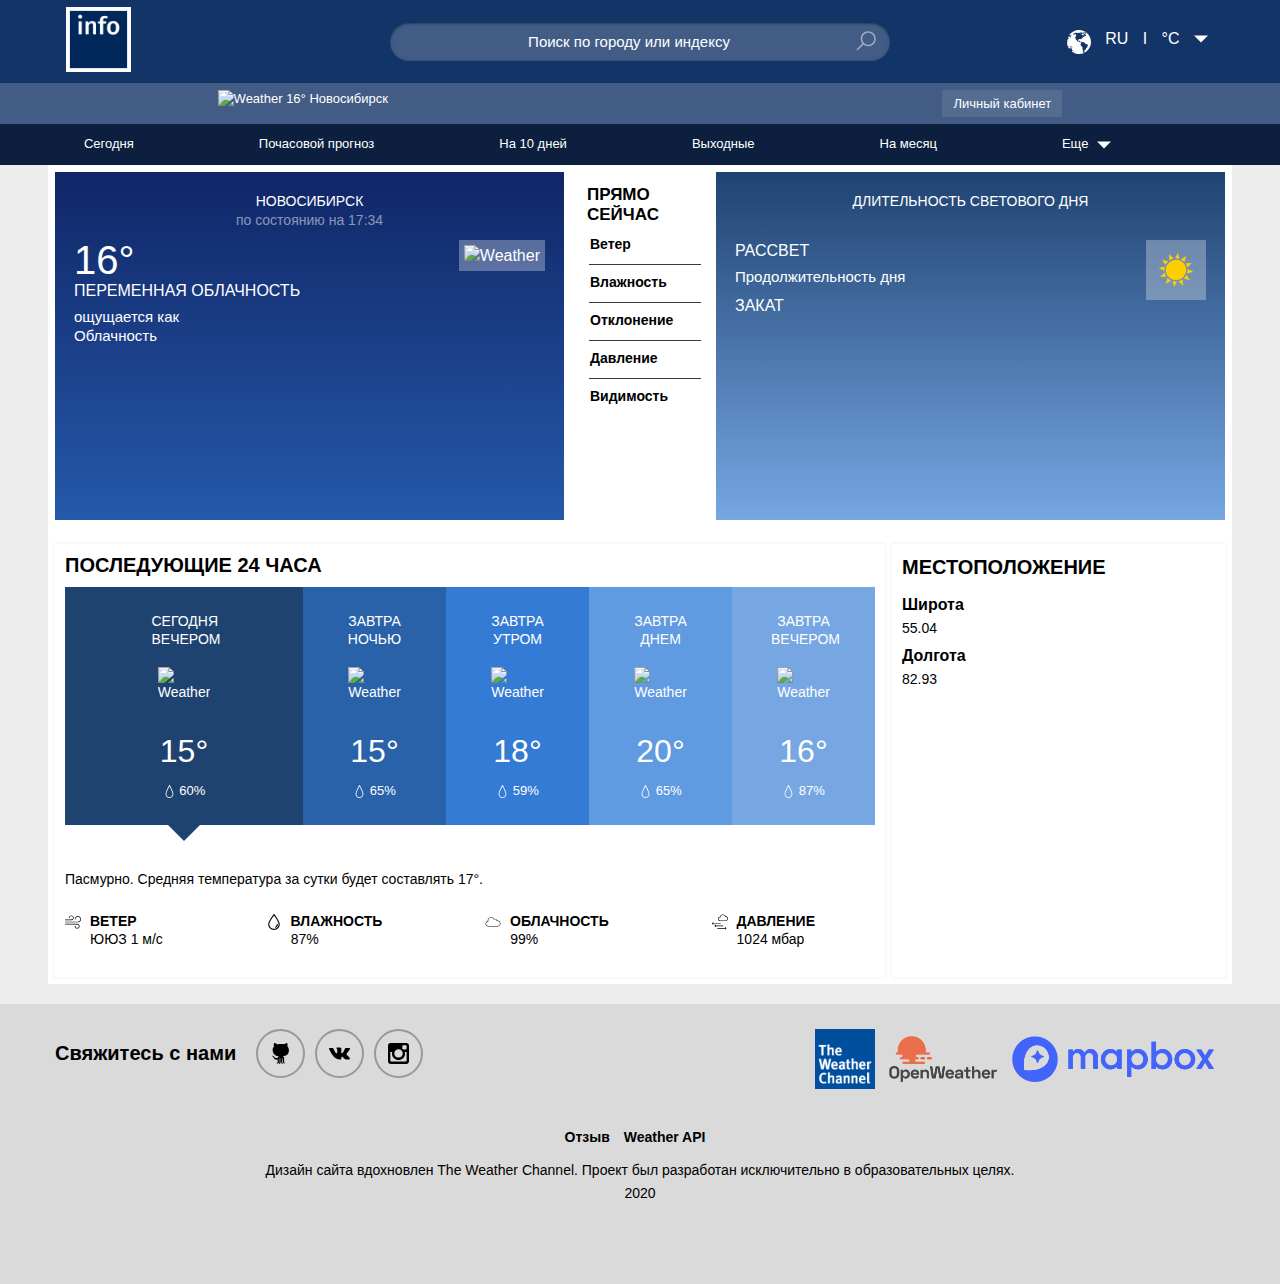
==== Weather/index.html @ 4ea50017 "First commit" ====
<!DOCTYPE html>
<html lang="ru">
<head>
    <meta charset="UTF-8">
    <title>Прогноз Погоды и Погодные условия</title>
    <link href="css/weather.css" rel="stylesheet">
    <link href="css/footer.css" rel="stylesheet">
    <link href="pic/logo.png" rel="icon" type="image/icon">
    <script src="js-scripts/weather.js"></script>
    <script src="js-scripts/footer-functions.js"></script>
    <script src="https://api.mapbox.com/mapbox-gl-js/v1.9.0/mapbox-gl.js"></script>
    <link href="https://api.mapbox.com/mapbox-gl-js/v1.9.0/mapbox-gl.css" rel="stylesheet"/>
</head>
<body onload="fillOldWeatherData(); requestWeather(currentCity)">
<header id="top-header">
    <table class="top-header-table">
        <tr class="top-header-row">
            <td class="top-header-data">
                <div class="logo-href">
                    <a href="index.html">
                        <span class="logo-container">
                            <img alt="Logo Info" class="logo-img" src="pic/logo.png">
                        </span>
                    </a>
                </div>
            </td>
            <td class="top-header-data">
                <form class="search">
                    <label><input class="input" id="input"
                                  oninput="inputPredict(this.value);"
                                  placeholder="Поиск по городу или индексу"
                                  type="text"></label>
                    <label><input class="submit" name=""
                                  onclick="
                                  if (document.getElementById('input').value.length > 0)
                                      currentCity = document.getElementById('input').value;
                                  requestWeather(currentCity);
                                  " type="button"
                                  value=""></label>
                </form>
            </td>
            <td class="top-header-data" style="text-align: right">
                <div class="region-area">
                    <button id="region-changer"
                            onclick="
                        rotateArrow(0);
                        if (!isMetricModalVisible) {
                            showModal('modal-metric');
                            isMetricModalVisible = true;
                        }
                        else if (isMetricModalVisible) {
                            hideModal('modal-metric');
                            isMetricModalVisible = false;
                        }
                        ">
                    <span class="region-icon"><img alt="Globe" class="region-img" src="pic/region.svg"
                                                   style="margin-right: 10px"></span>
                        <span class="region-degrees" id="ISO-3166-1-code" style="margin-right: 10px"> </span>
                        <span class="region-degrees" style="margin-right: 10px">I</span>
                        <span class="region-degrees" id="degrees" style="margin-right: 10px">°C</span>
                        <img alt="Arrow" class="down-arrow-img" src="pic/down-arrow.svg">
                    </button>
                </div>
            </td>
        </tr>
    </table>
</header>
<div id="modal-predict">
    <div class="modal-background">
        <div class="modal-window-predict" id="predict-list">
        </div>
    </div>
</div>
<div id="modal-metric">
    <div class="modal-background">
        <div class="modal-window-metric">
            <div class="modal-window-container-metric">
                <ul>
                    <li>
                        <button class="degree-button" id="fahrenheit" onclick="
                            if (this.className !== 'degree-button degree-button-selected') {
                                setInner('degrees', '°F');
                                this.classList.toggle('degree-button-selected');
                                document.getElementById('celsius').classList.remove('degree-button-selected');
                                requestWeather(currentCity);
                            }"
                                style="margin-right: 8px">
                            <span>°F</span>
                        </button>
                    </li>
                    <li>
                        <button class="degree-button degree-button-selected" id="celsius" onclick="
                            if (this.className !== 'degree-button degree-button-selected') {
                                setInner('degrees', '°C');
                                this.classList.toggle('degree-button-selected');
                                document.getElementById('fahrenheit').classList.remove('degree-button-selected');
                                requestWeather(currentCity);
                            }">
                            <span>°C</span>
                        </button>
                    </li>
                </ul>
            </div>
        </div>
    </div>
</div>
<header id="middle-header">
    <span class="weather-briefly">
        <span class="weather-briefly-icon">
            <img alt="Weather" id="weather-briefly-img" src="">
        </span>
        <span id="weather-briefly-degrees"> </span>
        <span id="weather-briefly-city"> </span>
    </span>
    <span class="account-area"
          onmousedown="this.style.backgroundColor = 'rgba(255, 255, 255, 0.05)'"
          onmouseup="this.style.backgroundColor = 'rgba(255, 255, 255, 0.1)'">
            <a href="signin.html" id="account-href">Личный кабинет</a>
    </span>

</header>
<header id="bottom-header">
    <nav>
        <ul class="menu">
            <li class="date-range"><a href="#">Сегодня</a></li>
            <li class="date-range"><a href="#">Почасовой прогноз</a></li>
            <li class="date-range"><a href="#">На 10 дней</a></li>
            <li class="date-range"><a href="#">Выходные</a></li>
            <li class="date-range"><a href="#">На месяц</a></li>
            <li class="more"
                onmouseout="rotateArrow(1)"
                onmouseover="rotateArrow(1)">
                <span>Еще</span>
                <img alt="Arrow" class="down-arrow-img" src="pic/down-arrow.svg" style="margin-left: 5px">
            </li>
        </ul>
    </nav>
</header>
<div class="global-container" onclick="
hideModal('modal-metric');
isMetricModalVisible = false;
hideModal('modal-predict');
let arrow = document.getElementsByClassName('down-arrow-img')[0];
    if (arrow.style.transform !== '' || arrow.style.transform !== 'rotate(0deg)')
        arrow.style.transform = 'rotate(0deg)';">
    <div class="container">
        <div id="section-weather">
            <div class="block" id="weather-block">
                <header class="block-header">
            <span id="city" style="color: white; line-height: 21px; text-align: center; text-transform: uppercase">

            </span>
                    <p style="color: hsla(0,0%,100%,.5);">
                        <span>по состоянию на </span>
                        <span id="time"> </span>
                    </p>
                </header>
                <div class="weather-block-info">
                    <div class="block-line">
                        <div class="block-briefly">
                            <div id="block-degrees"></div>
                            <div class="block-weather-phrase" id="block-weather-phrase"></div>
                        </div>
                        <div class="block-icon">
                            <img alt="Weather" class="block-img" id="current-weather-block-img"
                                 src="">
                        </div>
                    </div>
                    <div class="block-feels">
                        <span class="block-feels-phrase">ощущается как </span>
                        <span id="block-feels-phrase"> </span>
                    </div>
                    <div class="block-cloudiness">
                        <span class="block-cloudiness-phrase">Облачность </span>
                        <span id="cloudiness"> </span>
                    </div>
                </div>

            </div>
            <div id="right-now">
                <table class="right-now-table">
                    <caption>ПРЯМО СЕЙЧАС</caption>
                    <tbody>
                    <tr class="right-now-row">
                        <th class="right-now-header">Ветер</th>
                        <td class="right-now-data">
                            <span id="now-wind"> </span>
                        </td>
                    </tr>
                    <tr class="right-now-row overline">
                        <th class="right-now-header">Влажность</th>
                        <td class="right-now-data">
                            <span id="now-humidity"> </span>
                        </td>
                    </tr>
                    <tr class="right-now-row overline">
                        <th class="right-now-header">Отклонение</th>
                        <td class="right-now-data">
                            <span id="now-deviation"> </span>
                        </td>
                    </tr>
                    <tr class="right-now-row overline">
                        <th class="right-now-header">Давление</th>
                        <td class="right-now-data">
                            <span id="now-pressure"> </span>
                        </td>
                    </tr>
                    <tr class="right-now-row overline">
                        <th class="right-now-header">Видимость</th>
                        <td class="right-now-data">
                            <span id="now-visibility"> </span>
                        </td>
                    </tr>
                    </tbody>
                </table>
            </div>

            <div class="block" id="sunrise-block">
                <header class="block-header" style="margin-bottom: 16px">
            <span class="sunrise" style="color: white; line-height: 21px; text-align: center;">
                ДЛИТЕЛЬНОСТЬ СВЕТОВОГО ДНЯ
            </span>
                </header>
                <div class="weather-block-info">
                    <div class="block-line">
                        <div class="block-briefly">
                            <div id="sunrise-time"></div>
                            <div class="block-weather-phrase">РАССВЕТ</div>
                        </div>
                        <div class="block-icon">
                            <img alt="Sun" class="block-img" id="sunrise-block-img" src="pic/sun.svg">
                        </div>
                    </div>
                    <div class="block-feels">
                        <span class="block-feels-phrase">Продолжительность дня </span>
                        <span id="day-duration"> </span>
                    </div>
                    <div class="block-line">
                        <div class="block-briefly" style="padding-top: 8px">
                            <div id="sunset-time"></div>
                            <div class="block-weather-phrase">ЗАКАТ</div>
                        </div>
                    </div>
                </div>
            </div>
        </div>

        <div id="section-more-info">
            <div id="block-widget">
                <header class="widget-header">
                    <h2>ПОСЛЕДУЮЩИЕ 24 ЧАСА</h2>
                </header>
                <div class="widget">
                    <div class="widget-block-outer">
                        <div class="widget-block widget-block-selected" id="widget-block-1" onclick="selectBlock(1)">
                            <div class="widget-block-inner">
                                <div class="day-part" id="day-part-0"></div>
                                <div class="day-part-icon">
                                    <img alt="Weather" class="day-part-img" id="day-part-img-0" src="">
                                </div>
                                <div class="day-part-temp" id="day-part-temp-0"></div>
                                <div class="day-part-humidity">
                            <span class="humidity-icon">
                                <img alt="Drop" class="drop-img" src="pic/drop.svg">
                            </span>
                                    <span id="day-part-humidity-0"> </span>
                                </div>
                            </div>
                        </div>
                        <div class="triangle" id="triangle-1" style="opacity: 1"></div>
                    </div>
                    <div class="widget-block-outer">
                        <div class="widget-block" id="widget-block-2" onclick="selectBlock(2)">
                            <div class="widget-block-inner">
                                <div class="day-part" id="day-part-1"></div>
                                <div class="day-part-icon">
                                    <img alt="Weather" class="day-part-img" id="day-part-img-1" src="">
                                </div>
                                <div class="day-part-temp" id="day-part-temp-1"></div>
                                <div class="day-part-humidity">
                            <span class="humidity-icon">
                                <img alt="Drop" class="drop-img" src="pic/drop.svg">
                            </span>
                                    <span id="day-part-humidity-1"> </span>
                                </div>
                            </div>
                        </div>
                        <div class="triangle" id="triangle-2"></div>
                    </div>
                    <div class="widget-block-outer">
                        <div class="widget-block" id="widget-block-3" onclick="selectBlock(3)">
                            <div class="widget-block-inner">
                                <div class="day-part" id="day-part-2"></div>
                                <div class="day-part-icon">
                                    <img alt="Weather" class="day-part-img" id="day-part-img-2" src="">
                                </div>
                                <div class="day-part-temp" id="day-part-temp-2"></div>
                                <div class="day-part-humidity">
                            <span class="humidity-icon">
                                <img alt="Drop" class="drop-img" src="pic/drop.svg">
                            </span>
                                    <span id="day-part-humidity-2"> </span>
                                </div>
                            </div>
                        </div>
                        <div class="triangle" id="triangle-3"></div>
                    </div>
                    <div class="widget-block-outer">
                        <div class="widget-block" id="widget-block-4" onclick="selectBlock(4)">
                            <div class="widget-block-inner">
                                <div class="day-part" id="day-part-3"></div>
                                <div class="day-part-icon">
                                    <img alt="Weather" class="day-part-img" id="day-part-img-3" src="">
                                </div>
                                <div class="day-part-temp" id="day-part-temp-3"></div>
                                <div class="day-part-humidity">
                            <span class="humidity-icon">
                                <img alt="Drop" class="drop-img" src="pic/drop.svg">
                            </span>
                                    <span id="day-part-humidity-3"> </span>
                                </div>
                            </div>
                        </div>
                        <div class="triangle" id="triangle-4"></div>
                    </div>
                    <div class="widget-block-outer">
                        <div class="widget-block" id="widget-block-5" onclick="selectBlock(5)">
                            <div class="widget-block-inner">
                                <div class="day-part" id="day-part-4"></div>
                                <div class="day-part-icon">
                                    <img alt="Weather" class="day-part-img" id="day-part-img-4" src="">
                                </div>
                                <div class="day-part-temp" id="day-part-temp-4"></div>
                                <div class="day-part-humidity">
                            <span class="humidity-icon">
                                <img alt="Drop" class="drop-img" src="pic/drop.svg">
                            </span>
                                    <span id="day-part-humidity-4"> </span>
                                </div>
                            </div>
                        </div>
                        <div class="triangle" id="triangle-5"></div>
                    </div>
                </div>
                <div class="block-widget-footer">
                    <div class="description" id="details-description"></div>
                    <ul class="details-list">
                        <li class="detail">
                        <span class="detail-icon">
                            <img alt="Wind" class="detail-img" src="pic/wind.svg">
                            <span class="detail-description">
                                <span class="detail-description-header">ВЕТЕР</span>
                                <span class="detail-description-bottom" id="detail-wind"> </span>
                            </span>
                        </span>
                        </li>
                        <li class="detail">
                        <span class="detail-icon">
                            <img alt="Water" class="detail-img" src="pic/water.svg">
                            <span class="detail-description">
                                <span class="detail-description-header">ВЛАЖНОСТЬ</span>
                                <span class="detail-description-bottom" id="detail-humidity"> </span>
                            </span>
                        </span>
                        </li>
                        <li class="detail">
                        <span class="detail-icon">
                            <img alt="Sun" class="detail-img" src="pic/cloud.svg">
                            <span class="detail-description">
                                <span class="detail-description-header">ОБЛАЧНОСТЬ</span>
                                <span class="detail-description-bottom">
                                    <span id="detail-cloudiness"> </span>
                                </span>
                            </span>
                        </span>
                        </li>
                        <li class="detail">
                        <span class="detail-icon">
                            <img alt="Давление" class="detail-img" src="pic/pressure.svg">
                            <span class="detail-description">
                                <span class="detail-description-header">ДАВЛЕНИЕ</span>
                                <span class="detail-description-bottom">
                                    <span id="detail-pressure"> </span>
                                </span>
                            </span>
                        </span>
                        </li>
                    </ul>
                </div>
            </div>
            <div class="coord-block">
                <header class="coord-block-header" style="line-height: 27px">
                    <h2>МЕСТОПОЛОЖЕНИЕ</h2>
                </header>
                <div class="coord-block-content">
                    <div class="coord-line">
                        <div class="coord-info">
                            <div class="coord-header">Широта</div>
                            <div class="coord-lat-lon" id="latitude" style="margin-bottom: 10px"></div>
                            <div class="coord-header">Долгота</div>
                            <div class="coord-lat-lon" id="longitude"></div>
                        </div>
                        <div id="map"></div>
                    </div>
                </div>
            </div>
        </div>
    </div>
</div>
<footer>
    <div class="footer-content">
        <section class="footer-row-1">
            <div class="footer-row-1-logos">
                <a href="https://weather.com/" target="_blank">
                    <img alt="The Weather Channel" class="footer-logo" src="pic/footer%20logo/the-weather-channel.png"
                         style="height: 60px">
                </a>
                <a href="https://openweathermap.org/" target="_blank">
                    <img alt="OpenWeather" class="footer-logo" src="pic/footer%20logo/openweather.png">
                </a>
                <a href="https://www.mapbox.com/" target="_blank">
                    <img alt="Mapbox" class="footer-logo" src="pic/footer%20logo/mapbox.png">
                </a>
            </div>
            <section class="footer-row-1-social">
                <h2 class="footer-row-1-header">Свяжитесь с нами</h2>
                <div class="social-icons-block">
                    <a href="https://github.com/arteemkuznetsov" target="_blank">
                        <div class="social-img-circle"
                             onmouseout="changeIconToBlack('github', this)"
                             onmouseover="changeIconToBlue('github', this)"
                             title="Познакомьтесь с другими проектами на GitHub">
                            <img alt="Github" class="social-img" id="social-1" src="pic/social/github.svg">
                        </div>
                    </a>
                    <a href="https://vk.com/arteemkuznetsov" target="_blank">
                        <div class="social-img-circle"
                             onmouseout="changeIconToBlack('vk', this)"
                             onmouseover="changeIconToBlue('vk', this)"
                             title="Подпишитесь в VK">
                            <img alt="VK" class="social-img" id="social-2" src="pic/social/vk.svg">
                        </div>
                    </a>
                    <a href="https://www.instagram.com/arteemkuznetsov/" target="_blank">
                        <div class="social-img-circle"
                             onmouseout="changeIconToBlack('instagram', this)"
                             onmouseover="changeIconToBlue('instagram', this)"
                             title="Следите за новостями в Instagram">
                            <img alt="Instagram" class="social-img" id="social-3" src="pic/social/instagram.svg">
                        </div>
                    </a>
                </div>
            </section>
        </section>
        <section class="footer-row-2">
            <div class="footer-links-list">
                <a href="mailto:arteemkuznetsov@gmail.com?subject=Отзыв о сервисе Weather Forecast" class="a-custom">
                    <strong class="footer-link">Отзыв</strong>
                </a>
                <a href="https://openweathermap.org/api" class="a-custom">
                    <strong class="footer-link">Weather API</strong>
                </a>
            </div>
        </section>
        <section class="footer-row-3">
            <div>
                <p class="privacy">Дизайн сайта вдохновлен The Weather Channel. Проект был разработан исключительно в
                    образовательных целях.</p>
            </div>
        </section>
        <section class="footer-row-4">
            <div>2020</div>
        </section>
    </div>
</footer>
</body>
</html>
---- Weather/css/weather.css ----
* {
    font-family: 'Segoe UI', sans-serif;
}

body {
    background-color: rgb(237, 237, 237);
}

#top-header {
    height: 83px;
    width: 100%;
    background-color: rgb(19, 52, 103);
    display: flex;
    justify-content: center;
    align-items: center;
}

.header-ul {
    padding: 0;
    list-style-type: none;
    overflow: hidden;
    margin-left: 15%;
    margin-right: 15%;
    white-space: nowrap;
    min-width: 750px;
}

li {
    display: inline;
    box-sizing: border-box;
    width: auto;
}

.logo-img {
    width: 65px;
    height: 65px;
}

.region-area, .logo-href {
    width: 320px;
}

.search {
    width: 500px;
    position: relative;
}

.search input {
    border: none;
}

.search .input {
    width: 100%;
    height: 38px;
    caret-color: white;
    text-align: center;
    color: white;
    padding: 8px 37px 9px 15px;
    box-sizing: border-box;
    box-shadow: inset 0 0 5px rgba(0, 0, 0, 0.1), inset 0 1px 2px rgba(0, 0, 0, 0.3);
    border-radius: 20px;
    background: rgb(66, 92, 134);
    outline: none;
    font-size: 15px;
}

::placeholder {
    color: white;
}

.search .input::-ms-input-placeholder {
    color: white;
}

:focus::placeholder {
    color: transparent;
    transition: 0.4s;
}

.search .submit {
    position: absolute;
    top: 0;
    right: 5px;
    width: 37px;
    height: 100%;
    cursor: pointer;
    background: url('../pic/search.svg') 50% no-repeat;
    background-size: 65%;
    opacity: 0.5;
}

.search .submit:hover {
    opacity: 0.8;
}

.region-icon {
    box-sizing: border-box;
    align-items: center;
}

.region-img {
    width: 24px;
    height: auto;
    vertical-align: top; /* чтобы изображение находилось на одном уровне с последнующим текстом */
}

.region-degrees {
    color: white;
}

.down-arrow-img {
    width: 14px;
    height: auto;
    vertical-align: middle;
}

button:active, button:focus,
.search .submit:active, .submit:focus {
    outline: none;
}

#region-changer {
    background-color: rgba(255, 255, 255, 0);
    border-width: 0;
    cursor: pointer;
    align-items: center;
    font-size: 16px;
}

#modal-metric, #modal-predict {
    display: none;
}

.modal-background {
    line-height: 24px;
    width: 100%;
    position: absolute;
    opacity: 1;
    z-index: 100;
    display: flex;
    justify-content: center;
}

.modal-window-metric {
    background: white;
    box-shadow: 0 2px 12px 0 rgba(43, 43, 43, 0.6);
    height: 82px;
    width: 1340px;
}

.modal-window-predict {
    background: white;
    box-shadow: 0 2px 12px 0 rgba(43, 43, 43, 0.6);
    border-radius: 6px;
    margin-top: -13px;
    width: 500px;
    padding: 8px 0;
}

.predicted-city {
    overflow: hidden;
    white-space: nowrap;
    text-overflow: ellipsis;
    padding: 5px 20px;
    line-height: 24px;
    font-size: 16px;
    cursor: pointer;
}

.predicted-city:hover {
    color: #1B4DE4;
}

.modal-window-container-metric {
    display: flex;
    align-items: center;
    justify-content: flex-end;
    height: inherit;
}

.modal-window-container-metric > ul {
    margin-right: 2%;
}

.degree-button, .degree-button-selected {
    width: 36px;
    height: 36px;
    font-size: 16px;
    outline: none;
    border-radius: 50%;
    border-width: 0;
    cursor: pointer;
    box-shadow: 0 0 4px -1px rgba(0, 0, 0, 0.75);
}

.degree-button {
    background-color: white;
    border-color: rgb(111, 117, 133);
}

.degree-button-selected {
    background-color: rgb(19, 52, 103);
    color: white;
}

#middle-header, #bottom-header {
    height: 41px;
    width: 100%;
    background-color: rgb(66, 92, 133);
}

.account-area {
    position: absolute;
    right: 17%;
    width: 120px;
    height: 27px;
    margin-top: 0.5em;
    white-space: nowrap;
    background-color: rgba(255, 255, 255, 0.1);
}

#account-href {
    display: flex;
    justify-content: center;
    line-height: 27px;
}

#bottom-header {
    background-color: rgb(12, 31, 62);
}

.weather-briefly {
    position: absolute;
    left: 17%;
    height: 27px;
    margin-top: 0.5em;
    white-space: nowrap;
    line-height: 18px;
}

#weather-briefly-img {
    width: 27px;
    height: auto;
    vertical-align: middle;
}

#middle-header, #bottom-header,
.date-range,
.more {
    font-size: 13px;
    color: white;
    white-space: nowrap;
}

.menu {
    display: flex;
    justify-content: center;
}

.date-range, .more {
    margin-top: 12px;
    margin-right: 125px;
}

.date-range:hover {
    border-bottom: 2px solid;
}

a {
    text-decoration: none;
    color: inherit;
}

.more {
    cursor: pointer;
}

.container {
    overflow: hidden;
    padding: 7px;
    margin-left: auto;
    margin-right: auto;
    max-width: 1170px;
    background-color: white;
    margin-bottom: 20px;
}

#section-weather {
    display: flex;
    box-sizing: border-box;
    font-size: 14px;
    margin-bottom: 24px;
}


.block {
    width: 578px;
    height: 348px;
    display: inline-block;
    box-sizing: border-box;
    padding: 19px;
}

#weather-block {
    background: linear-gradient(0deg, rgb(85, 167, 212) 0%, rgb(59, 88, 202) 100%);
}

.block-header {
    text-align: center;
    padding-bottom: 12px;
}

#right-now {
    margin-left: 10px;
    margin-bottom: 0;
    padding: 13px;
}

.right-now-table {
    width: 116px;
    height: 100%;
}

caption {
    font-size: 17px;
    font-weight: 700;
    text-align: left;
}

.right-now-header {
    display: block;
    padding-top: 8px;
}

.overline {
    border-top: 1px solid rgb(57, 57, 57);
}

.right-now-data {
    padding-bottom: 5px;
}

.right-now-row {
    text-align: left;
    display: block;
    line-height: 18px;
}

.block-line > div {
    display: inline-block;
    vertical-align: top;
}

.block-img {
    height: 50px;
    width: 50px;
    background-color: rgba(255, 255, 255, 0.3);
    padding: 5px;
    user-select: none;
}

.block-line {
    line-height: 21px;
    width: inherit;
    font-size: 16px;
}

.weather-block-info {
    color: white;
}

#block-degrees, #sunrise-time, #sunset-time {
    font-size: 40px;
    line-height: 40px;
}

.block-weather-phrase {
    font-size: 16px;
    text-transform: uppercase;
}

.block-icon {
    float: right;
}

.block-feels {
    padding-top: 5px;
    line-height: 21px;
    font-size: 15px;
}

.block-cloudiness {
    font-size: 15px;
}

#sunrise-block {
    background: linear-gradient(0deg, rgba(118, 167, 227, 1) 0%, rgba(31, 67, 113, 1) 100%);
}

#section-more-info {
    width: 100%;
    height: 433px;
}

#section-more-info > div {
    background-color: white;
    box-shadow: rgba(0, 0, 0, 0.05) 0 0 3px 1px;
    box-sizing: border-box;
    padding: 10px;
    height: inherit;
    vertical-align: top;
    float: left;
}

#block-widget {
    width: 830px;
}

.widget-header, .coord-block-header {
    padding-bottom: 10px;
    box-sizing: border-box;
}

h2 {
    font-size: 20px;
    font-weight: 700;
}

.widget {
    display: flex;
    height: 283px;
}

.widget-block-outer {
    display: block;
}

.widget-block,
.widget-block-selected {
    display: block;
    padding: 25px 8px;
    cursor: pointer;
    text-align: center;
}

.widget-block {
    height: inherit;
    width: 127px;
    transition: 0.3s linear;
}

.widget-block-selected {
    height: inherit;
    width: 222px;
}

#widget-block-1 {
    background-color: rgb(31, 67, 113);
}

#widget-block-2 {
    background-color: rgb(41, 98, 169);
}

#widget-block-3 {
    background-color: rgb(52, 123, 213);
}

#widget-block-4 {
    background-color: rgb(96, 154, 225);
}

#widget-block-5 {
    background-color: rgb(118, 167, 227);
}

.widget-block-inner {
    color: white;
    font-size: 14px;
    line-height: 18px;
    margin-left: 8px;
    margin-right: 8px;
}

.day-part {
    margin: auto;
    min-height: 55px;
    max-width: 65px;
}

.day-part-icon {
    box-sizing: border-box;
    display: flex;
    justify-content: center;
    width: 45px;
    height: auto;
    margin: auto;
}

.day-part-img {
    height: 38px;
    width: auto;
}

.day-part-temp {
    margin-top: 25px;
    margin-bottom: 10px;
    font-size: 32px;
    line-height: 42px;
}

.day-part-humidity {
    font-size: 13px;
}

.drop-img {
    height: 13px;
    width: auto;
    vertical-align: middle;
}

.triangle {
    width: 0;
    height: 0;
    border-left: 16px solid transparent;
    border-right: 16px solid transparent;
    border-top: 16px solid;
    margin: auto;
    opacity: 0;
}

#triangle-1 {
    color: rgb(31, 67, 113);
}

#triangle-2 {
    color: rgb(41, 98, 169);
}

#triangle-3 {
    color: rgb(52, 123, 213);
}

#triangle-4 {
    color: rgb(96, 154, 225);
}

#triangle-5 {
    color: rgb(118, 167, 227);
}

.block-widget-footer {
    font-size: 14px;
    line-height: 18px;
}

.details-list {
    margin-left: 0;
    margin-top: 20px;
    list-style: none;
    display: flex;
    justify-content: space-between;

    padding: 0;
    overflow: hidden;
    margin-right: 15%;
    white-space: nowrap;
    min-width: 750px;
}

.detail {
    height: 46px;
    list-style: none;
    min-height: 25px;
    padding: 4px 0;
    float: left;
}

.detail-img, .detail-arrow-img {
    width: 16px;
    height: auto;
    vertical-align: middle;
}

.detail-img {
    padding-right: 5px;
}

.detail-description {
    text-align: left;
    line-height: 18px;
}

.detail-description-header {
    font-weight: 700;
}

.detail-description-bottom {
    display: block;
    padding-left: 25px;
}

.coord-block {
    margin-left: 7px;
    width: 333px;
    line-height: 18px;
}

.coord-block-content {
    height: 283px;
    font-size: 14px;
    display: block;
}

.coord-line {
    display: block;
}

.coord-info {
    display: block;
}

.coord-header {
    font-size: 16px;
    font-weight: 700;
    margin-bottom: 5px;
    margin-top: 5px;
}

#map {
    margin-top: 15px;
    box-sizing: border-box;
    display: block;
    width: inherit;
    height: 260px;
}
---- Weather/css/footer.css ----
* {
    margin: 0; /* убрать отступы вокруг header и footer */
}

footer {
    box-sizing: border-box;
    padding-top: 10px;
    padding-bottom: 15px;
    background-color: rgb(218, 218, 218);
    line-height: 18px;
    font-size: 14px;
    height: 280px;
}

.footer-content {
    max-width: 1200px;
    box-sizing: border-box;
    padding: 15px;
    margin: 0 auto;
}

.footer-row-1 {
    margin-bottom: 30px;
    padding-bottom: 20px;
    text-align: left;
}

.footer-row-1-header {
    font-weight: 600;
    line-height: 43px;
    margin-right: 20px;
}

.footer-row-1-social, .social-icons-block {
    display: flex;
    align-items: center;
}

.social-img-circle {
    display: flex;
    align-items: center;
    justify-content: center;
    border-radius: 50%;
    border: 2px solid rgb(153, 153, 153);
    overflow: hidden;
    padding: 12px;
    margin-right: 10px;
}

.social-img {
    width: 21px;
    height: 21px;
}

.footer-row-1-logos {
    float: right;
    align-items: center;
}

.footer-logo {
    height: 46px;
    width: auto;
    vertical-align: middle;
    margin-right: 10px;
}

.footer-row-2, .footer-row-3, .footer-row-4 {
    display: flex;
    justify-content: center;
}

.footer-row-2 {
    padding-bottom: 15px;
}

.footer-link {
    font-size: 14px;
    line-height: 18px;
    margin-right: 10px;
}

.footer-link:hover {
    color: #5d9feb;
}

.footer-row-3, .footer-row-4 {
    padding-bottom: 5px;
}

.a-custom {
    text-decoration: none;
    color: inherit;
}
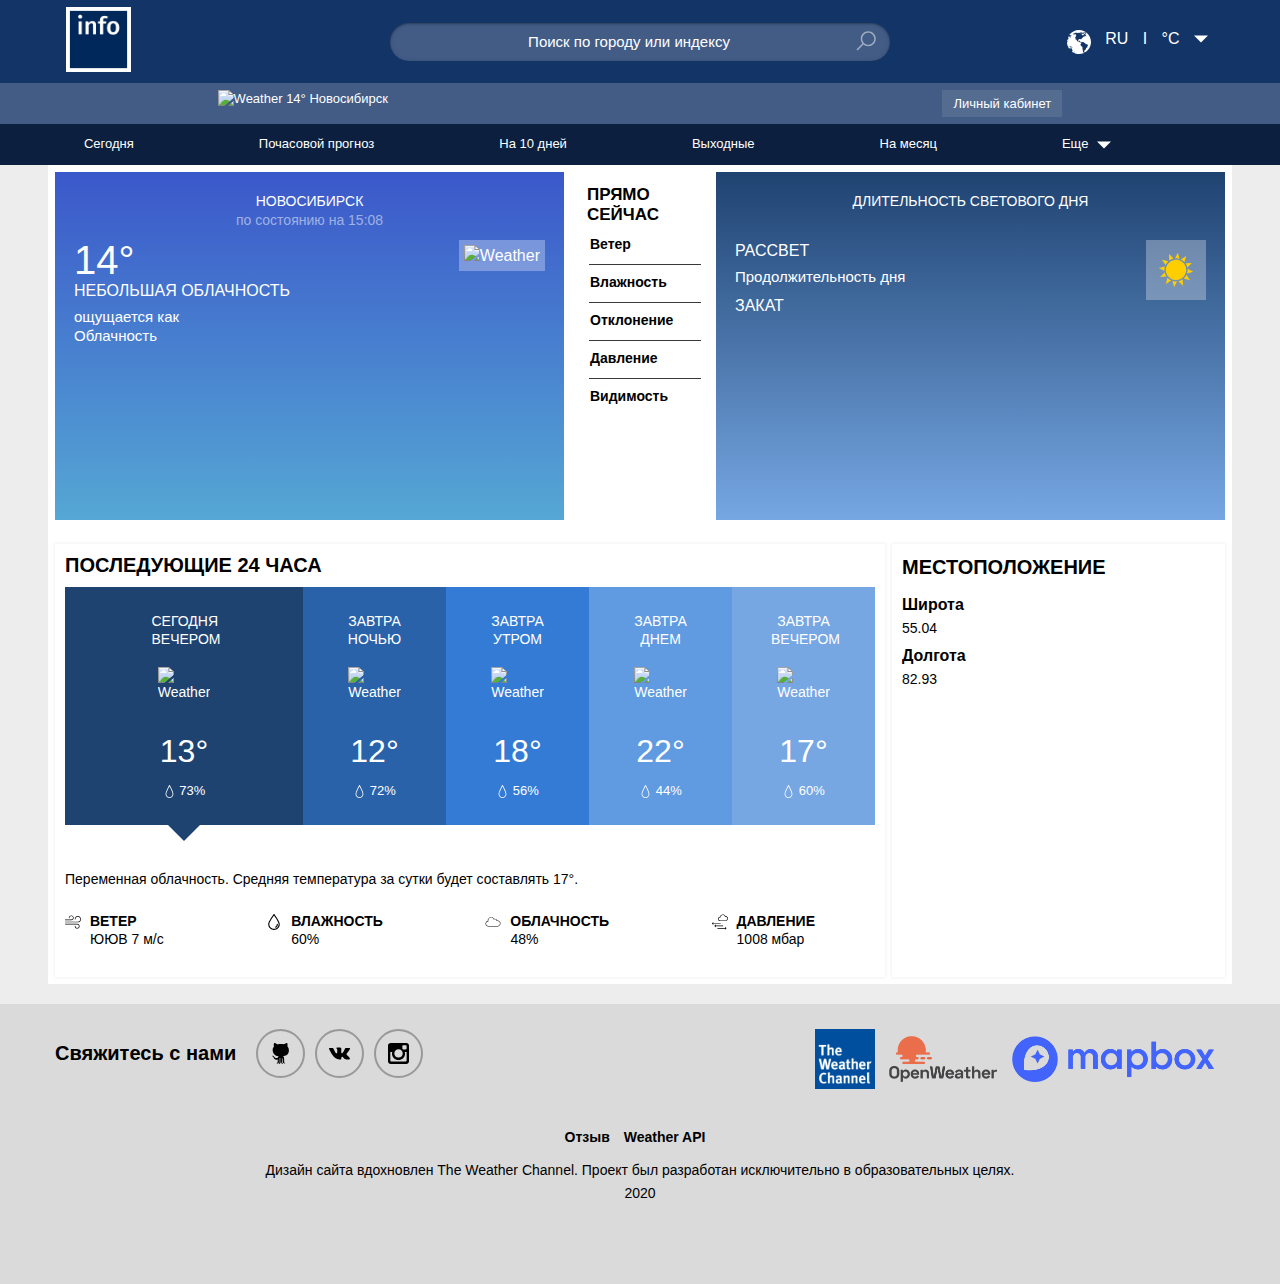
==== commit a52292e2: "minor commit" ====
--- a/Weather/index.html
+++ b/Weather/index.html
@@ -11,7 +11,7 @@
     <script src="https://api.mapbox.com/mapbox-gl-js/v1.9.0/mapbox-gl.js"></script>
     <link href="https://api.mapbox.com/mapbox-gl-js/v1.9.0/mapbox-gl.css" rel="stylesheet"/>
 </head>
-<body onload="fillOldWeatherData(); requestWeather(currentCity)">
+<body onload="fillOldWeatherData(); requestWeather(defaultCity)">
 <header id="top-header">
     <table class="top-header-table">
         <tr class="top-header-row">
@@ -33,8 +33,8 @@
                     <label><input class="submit" name=""
                                   onclick="
                                   if (document.getElementById('input').value.length > 0)
-                                      currentCity = document.getElementById('input').value;
-                                  requestWeather(currentCity);
+                                      defaultCity = document.getElementById('input').value;
+                                  requestWeather(defaultCity);
                                   " type="button"
                                   value=""></label>
                 </form>
@@ -82,7 +82,7 @@
                                 setInner('degrees', '°F');
                                 this.classList.toggle('degree-button-selected');
                                 document.getElementById('celsius').classList.remove('degree-button-selected');
-                                requestWeather(currentCity);
+                                requestWeather(defaultCity);
                             }"
                                 style="margin-right: 8px">
                             <span>°F</span>
@@ -94,7 +94,7 @@
                                 setInner('degrees', '°C');
                                 this.classList.toggle('degree-button-selected');
                                 document.getElementById('fahrenheit').classList.remove('degree-button-selected');
-                                requestWeather(currentCity);
+                                requestWeather(defaultCity);
                             }">
                             <span>°C</span>
                         </button>
